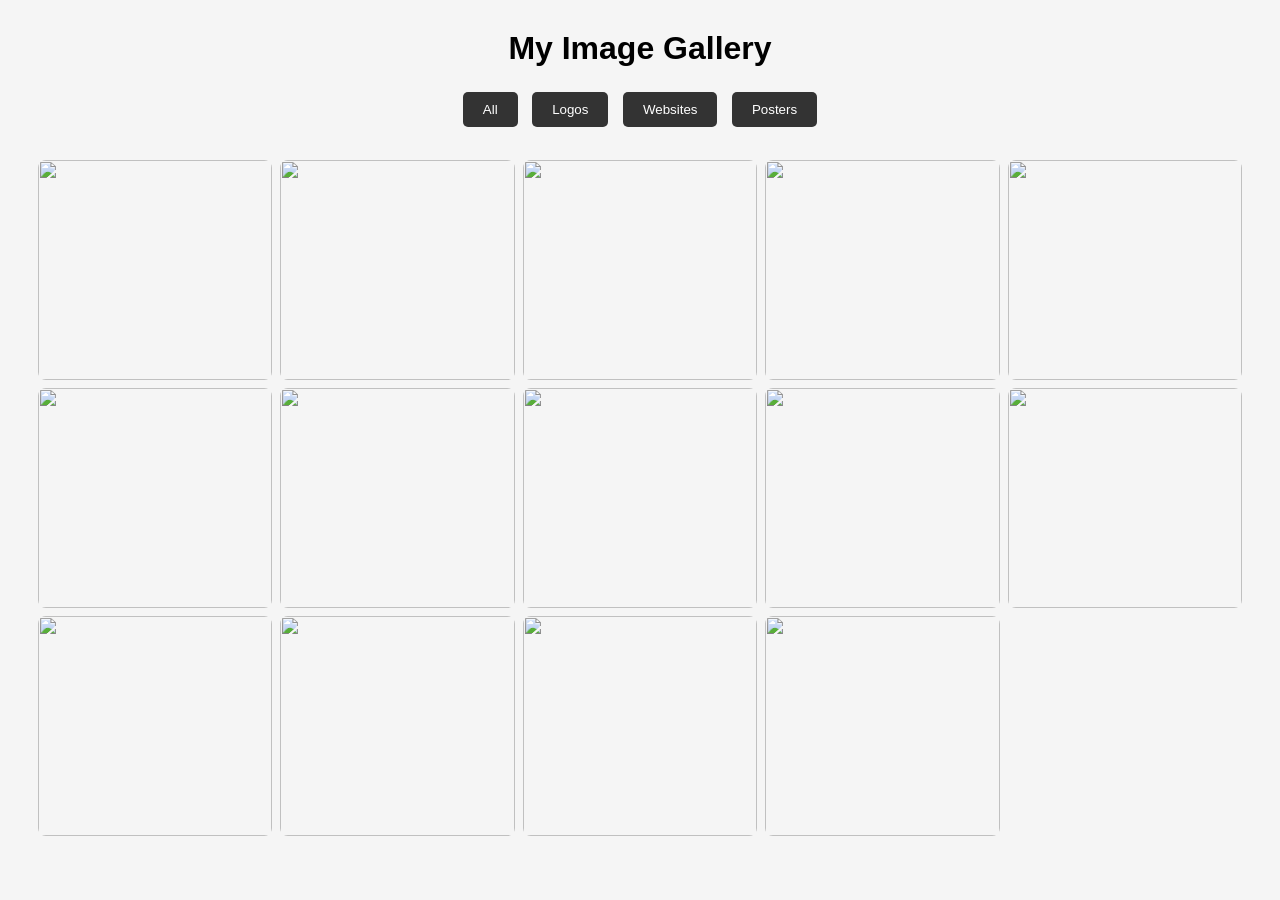
==== index.html @ becbd1c9 "Add files via upload" ====
<!DOCTYPE html>
<html lang="en">
<head>
    <meta charset="UTF-8">
    <meta name="viewport" content="width=device-width, initial-scale=1.0">
    <title>Image Gallery</title>
    <link rel="stylesheet" href="style.css">
</head>
<body>

    <h1>My Image Gallery</h1>

    <div class="filter-buttons">
        <button onclick="filterImages('all')">All</button>
        <button onclick="filterImages('logo')">Logos</button>
        <button onclick="filterImages('website')">Websites</button>
        <button onclick="filterImages('poster')">Posters</button>
    </div>

    <div class="gallery">

        <div class="image logo">
            <img src="images/logo1.png" alt="">
        </div>

        <div class="image logo">
            <img src="images/logo2.png" alt="">
        </div>

        <div class="image logo">
            <img src="images/logo3.png" alt="">
        </div>

        <div class="image logo">
            <img src="images/logo4.png" alt="">
        </div>

        <div class="image logo">
            <img src="images/logo5.png" alt="">
        </div>

        <div class="image logo">
            <img src="images/logo6.png" alt="">
        </div>

        <div class="image website">
            <img src="images/website1.jpeg" alt="">
        </div>

        <div class="image website">
            <img src="images/website2.jpeg" alt="">
        </div>

        <div class="image website">
            <img src="images/website3.jpeg" alt="">
        </div>

        <div class="image website">
            <img src="images/website4.jpeg" alt="">
        </div>

        <div class="image website">
            <img src="images/website5.jpeg" alt="">
        </div>

        <div class="image website">
            <img src="images/website6.jpeg" alt="">
        </div>

        <div class="image poster">
            <img src="images/poster1.jpeg" alt="">
        </div> 

        <div class="image poster">
            <img src="images/poster2.jpeg" alt="">
        </div> 
    </div>

    <div id="lightbox">
        <span class="close">&times;</span>

        <button id="prev">&#10094;</button>

        <img id="lightbox-img">

        <button id="next">&#10095;</button>
    </div>

    <script src="script.js"></script>
</body>
</html>
---- style.css ----
*{
    margin:0;
    padding:0;
    box-sizing:border-box;
    font-family:Arial, sans-serif;
}

body{
    background:#f5f5f5;
    padding:30px;
}

h1{
    text-align:center;
    margin-bottom:20px;
}

.filter-buttons{
    text-align:center;
    margin-bottom:20px;
}

.filter-buttons button{
    padding:10px 20px;
    margin:5px;
    border:none;
    background:#333;
    color:white;
    cursor:pointer;
    border-radius:5px;
}

.gallery{
    display: grid;
    grid-template-columns: repeat(auto-fill, minmax(200px, 1fr));
    gap: 8px;
    padding: 8px;
}

.gallery img{
    width: 100%;
    height: 220px;
    object-fit: cover;
    object-position: center;
    display: block;
    border-radius: 8px;
    transition: 0.3s ease;
}

.gallery img:hover{
    transform:scale(1.4);
}

#lightbox{
    display:none;
    position:fixed;
    top:0;
    left:0;
    width:100%;
    height:100%;
    background:rgba(0,0,0,0.9);
    justify-content:center;
    align-items:center;
}

#lightbox img{
    width:70%;
    max-height:80%;
}

.close{
    position:absolute;
    top:20px;
    right:30px;
    color:white;
    font-size:40px;
    cursor:pointer;
}

#prev,
#next{
    position:absolute;
    background:none;
    border:none;
    color:white;
    font-size:50px;
    cursor:pointer;
}

#prev{
    left:40px;
}

#next{
    right:40px;
}
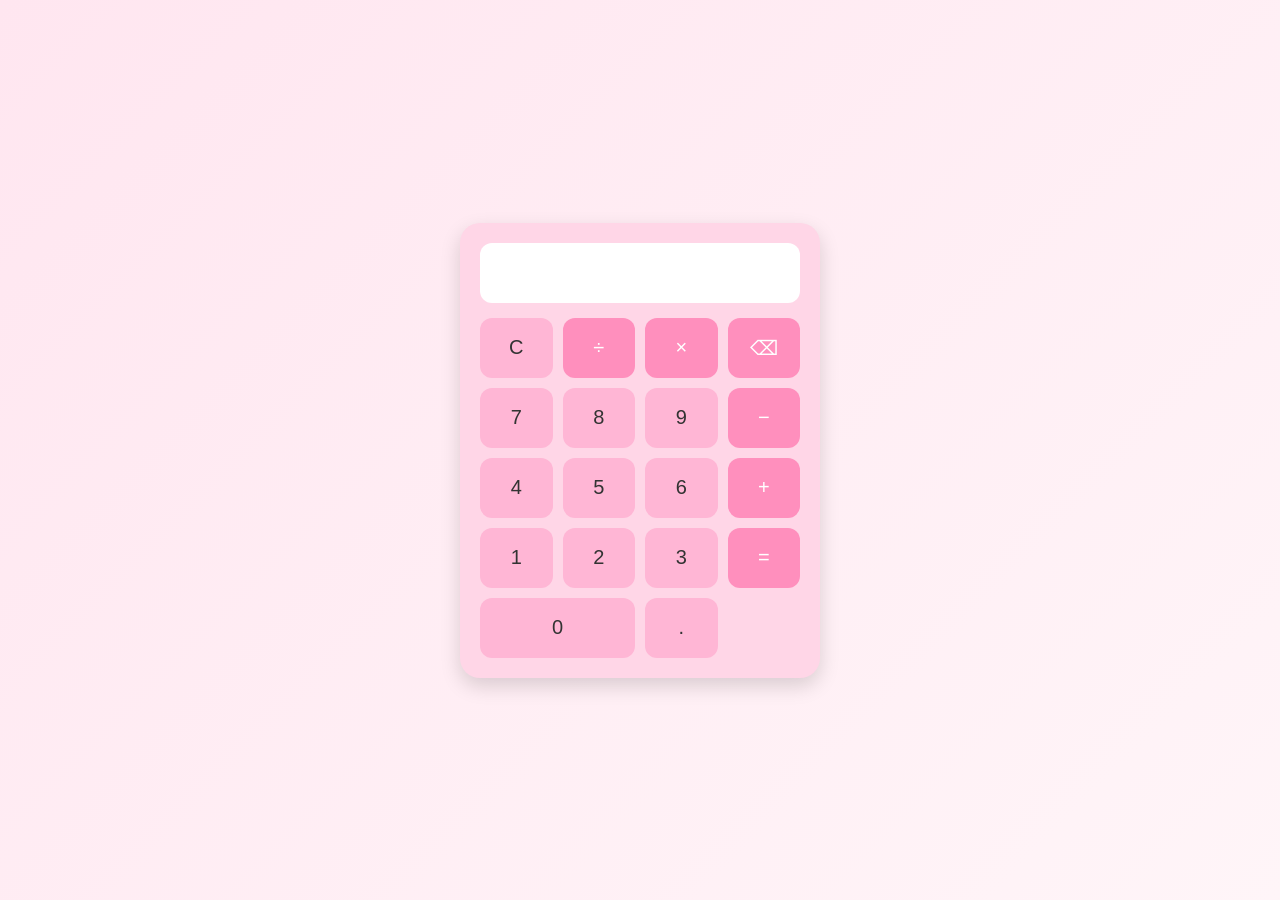
==== commit 3b3c11fe: "Add files via upload" ====
--- a/index.html
+++ b/index.html
@@ -1,91 +1,45 @@
 <!DOCTYPE html>
 <html lang="en">
 <head>
-    <meta charset="UTF-8">
-    <meta name="viewport" content="width=device-width, initial-scale=1.0">
-    <title>Image Gallery</title>
-    <link rel="stylesheet" href="style.css">
+  <meta charset="UTF-8">
+  <title>Calculator</title>
+  <link rel="stylesheet" href="style.css">
 </head>
 <body>
 
-    <h1>My Image Gallery</h1>
+<div class="calculator">
 
-    <div class="filter-buttons">
-        <button onclick="filterImages('all')">All</button>
-        <button onclick="filterImages('logo')">Logos</button>
-        <button onclick="filterImages('website')">Websites</button>
-        <button onclick="filterImages('poster')">Posters</button>
-    </div>
+  <input type="text" id="display" disabled>
 
-    <div class="gallery">
+  <div class="buttons">
 
-        <div class="image logo">
-            <img src="images/logo1.png" alt="">
-        </div>
+    <button onclick="clearDisplay()">C</button>
+    <button onclick="append('/')">÷</button>
+    <button onclick="append('*')">×</button>
+    <button onclick="deleteLast()">⌫</button>
 
-        <div class="image logo">
-            <img src="images/logo2.png" alt="">
-        </div>
+    <button onclick="append('7')">7</button>
+    <button onclick="append('8')">8</button>
+    <button onclick="append('9')">9</button>
+    <button onclick="append('-')">−</button>
 
-        <div class="image logo">
-            <img src="images/logo3.png" alt="">
-        </div>
+    <button onclick="append('4')">4</button>
+    <button onclick="append('5')">5</button>
+    <button onclick="append('6')">6</button>
+    <button onclick="append('+')">+</button>
 
-        <div class="image logo">
-            <img src="images/logo4.png" alt="">
-        </div>
+    <button onclick="append('1')">1</button>
+    <button onclick="append('2')">2</button>
+    <button onclick="append('3')">3</button>
+    <button onclick="calculate()">=</button>
 
-        <div class="image logo">
-            <img src="images/logo5.png" alt="">
-        </div>
+    <button onclick="append('0')" class="zero">0</button>
+    <button onclick="append('.')">.</button>
 
-        <div class="image logo">
-            <img src="images/logo6.png" alt="">
-        </div>
+  </div>
 
-        <div class="image website">
-            <img src="images/website1.jpeg" alt="">
-        </div>
+</div>
 
-        <div class="image website">
-            <img src="images/website2.jpeg" alt="">
-        </div>
-
-        <div class="image website">
-            <img src="images/website3.jpeg" alt="">
-        </div>
-
-        <div class="image website">
-            <img src="images/website4.jpeg" alt="">
-        </div>
-
-        <div class="image website">
-            <img src="images/website5.jpeg" alt="">
-        </div>
-
-        <div class="image website">
-            <img src="images/website6.jpeg" alt="">
-        </div>
-
-        <div class="image poster">
-            <img src="images/poster1.jpeg" alt="">
-        </div> 
-
-        <div class="image poster">
-            <img src="images/poster2.jpeg" alt="">
-        </div> 
-    </div>
-
-    <div id="lightbox">
-        <span class="close">&times;</span>
-
-        <button id="prev">&#10094;</button>
-
-        <img id="lightbox-img">
-
-        <button id="next">&#10095;</button>
-    </div>
-
-    <script src="script.js"></script>
+<script src="script.js"></script>
 </body>
 </html>
--- a/style.css
+++ b/style.css
@@ -1,96 +1,79 @@
-*{
-    margin:0;
-    padding:0;
-    box-sizing:border-box;
-    font-family:Arial, sans-serif;
+body {
+    margin: 0;
+    height: 100vh;
+    display: flex;
+    justify-content: center;
+    align-items: center;
+    font-family: Arial, sans-serif;
+    background: linear-gradient(135deg, #ffe6f0, #fff5f8);
 }
 
-body{
-    background:#f5f5f5;
-    padding:30px;
+.calculator {
+    width: 320px;
+    padding: 20px;
+    border-radius: 20px;
+    background: #ffd6e7;
+    box-shadow: 0 8px 20px rgba(0, 0, 0, 0.15);
 }
 
-h1{
-    text-align:center;
-    margin-bottom:20px;
+#display {
+    width: 100%;
+    height: 60px;
+    border: none;
+    border-radius: 12px;
+    margin-bottom: 15px;
+    font-size: 28px;
+    text-align: right;
+    padding: 0 15px;
+    box-sizing: border-box;
+    background: white;
+    color: #444;
 }
 
-.filter-buttons{
-    text-align:center;
-    margin-bottom:20px;
+.buttons {
+    display: grid;
+    grid-template-columns: repeat(4, 1fr);
+    gap: 10px;
 }
 
-.filter-buttons button{
-    padding:10px 20px;
-    margin:5px;
-    border:none;
-    background:#333;
-    color:white;
-    cursor:pointer;
-    border-radius:5px;
+button {
+    height: 60px;
+    border: none;
+    border-radius: 12px;
+    font-size: 20px;
+    cursor: pointer;
+    background: #ffb6d5;
+    color: #333;
+    transition: all 0.3s ease;
 }
 
-.gallery{
-    display: grid;
-    grid-template-columns: repeat(auto-fill, minmax(200px, 1fr));
-    gap: 8px;
-    padding: 8px;
+button:hover {
+    background: #ff9fc8;
+    transform: scale(1.05);
 }
 
-.gallery img{
-    width: 100%;
-    height: 220px;
-    object-fit: cover;
-    object-position: center;
-    display: block;
-    border-radius: 8px;
-    transition: 0.3s ease;
+/* Operator buttons */
+button:nth-child(2),
+button:nth-child(3),
+button:nth-child(4),
+button:nth-child(8),
+button:nth-child(12),
+button:nth-child(16),
+button:nth-child(20) {
+    background: #ff8fbd;
+    color: white;
 }
 
-.gallery img:hover{
-    transform:scale(1.4);
+button:nth-child(2):hover,
+button:nth-child(3):hover,
+button:nth-child(4):hover,
+button:nth-child(8):hover,
+button:nth-child(12):hover,
+button:nth-child(16):hover,
+button:nth-child(20):hover {
+    background: #ff76ad;
 }
 
-#lightbox{
-    display:none;
-    position:fixed;
-    top:0;
-    left:0;
-    width:100%;
-    height:100%;
-    background:rgba(0,0,0,0.9);
-    justify-content:center;
-    align-items:center;
-}
-
-#lightbox img{
-    width:70%;
-    max-height:80%;
-}
-
-.close{
-    position:absolute;
-    top:20px;
-    right:30px;
-    color:white;
-    font-size:40px;
-    cursor:pointer;
-}
-
-#prev,
-#next{
-    position:absolute;
-    background:none;
-    border:none;
-    color:white;
-    font-size:50px;
-    cursor:pointer;
-}
-
-#prev{
-    left:40px;
-}
-
-#next{
-    right:40px;
+.zero {
+    grid-column: span 2;
 }
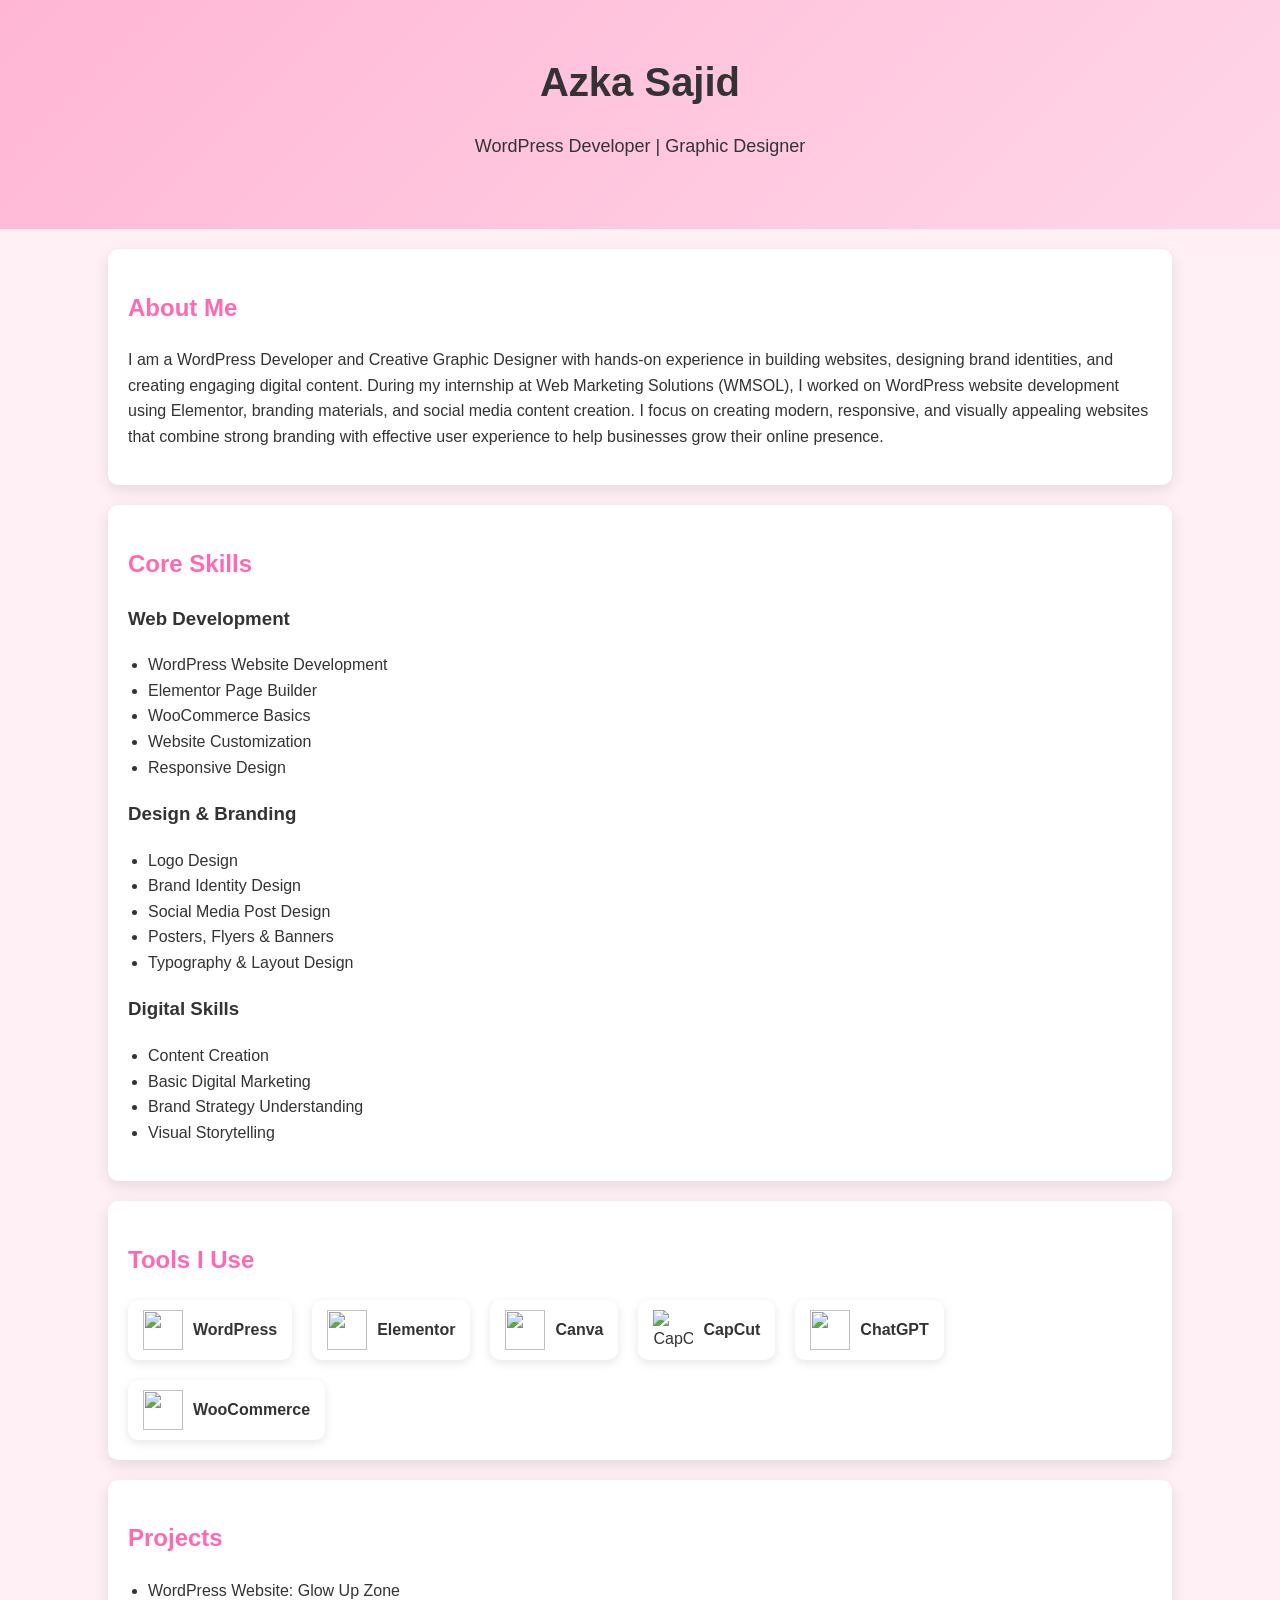
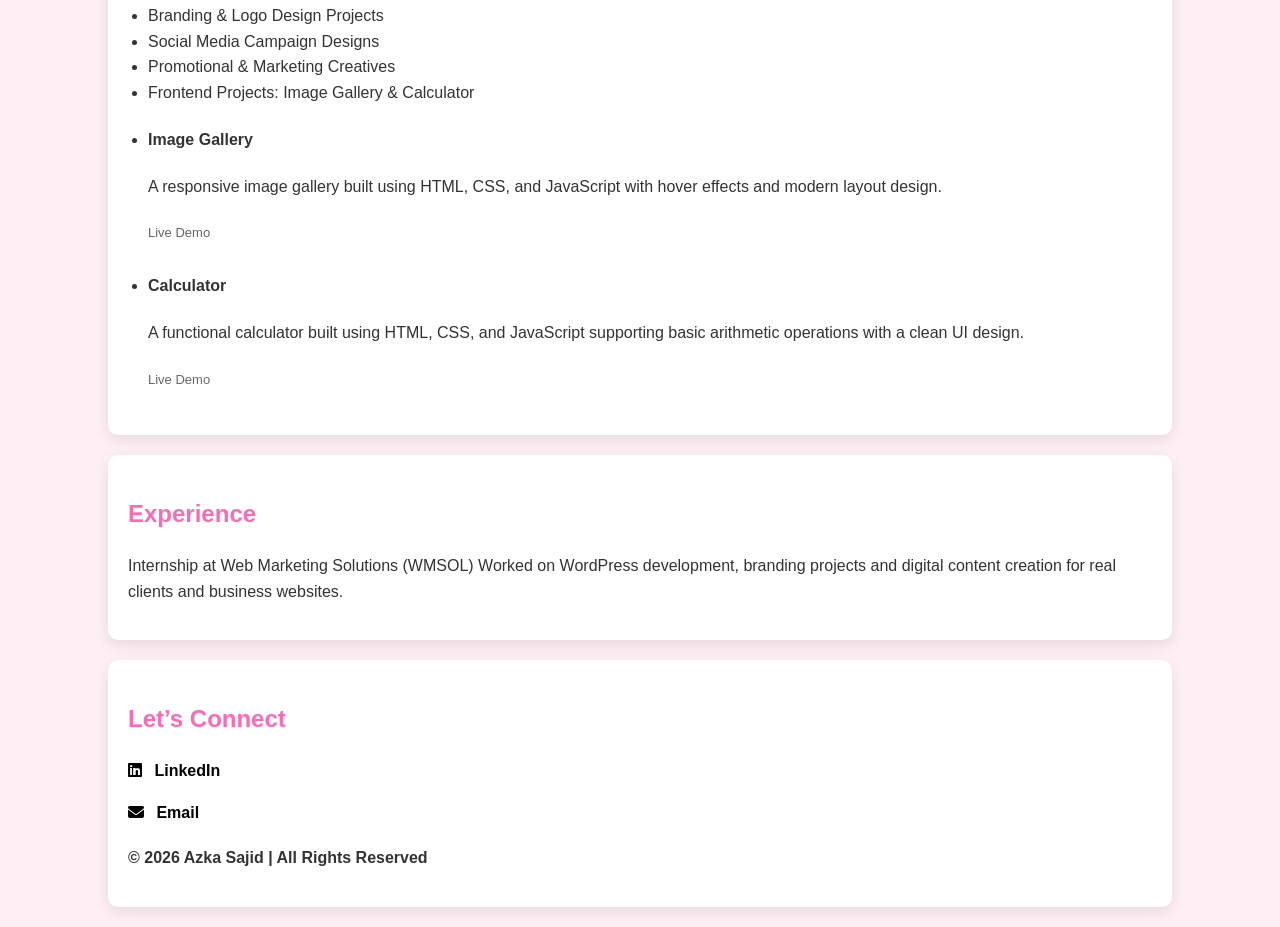
==== commit 3d2f6e76: "Add files via upload" ====
--- a/index.html
+++ b/index.html
@@ -2,44 +2,154 @@
 <html lang="en">
 <head>
   <meta charset="UTF-8">
-  <title>Calculator</title>
+  <title>Azka Sajid | Portfolio</title>
   <link rel="stylesheet" href="style.css">
+  <link rel="stylesheet" href="https://cdnjs.cloudflare.com/ajax/libs/font-awesome/6.5.0/css/all.min.css">
 </head>
 <body>
 
-<div class="calculator">
+<header>
+  <h1>Azka Sajid</h1>
+  <p>WordPress Developer | Graphic Designer</p>
+</header>
 
-  <input type="text" id="display" disabled>
+<section>
+  <h2>About Me</h2>
+  <p>
+    I am a WordPress Developer and Creative Graphic Designer with hands-on experience in building websites, designing brand identities, and creating engaging digital content. During my internship at Web Marketing Solutions (WMSOL), I worked on WordPress website development using Elementor, branding materials, and social media content creation.
 
-  <div class="buttons">
+    I focus on creating modern, responsive, and visually appealing websites that combine strong branding with effective user experience to help businesses grow their online presence.
+  </p>
+</section>
 
-    <button onclick="clearDisplay()">C</button>
-    <button onclick="append('/')">÷</button>
-    <button onclick="append('*')">×</button>
-    <button onclick="deleteLast()">⌫</button>
+<section>
+  <h2>Core Skills</h2>
 
-    <button onclick="append('7')">7</button>
-    <button onclick="append('8')">8</button>
-    <button onclick="append('9')">9</button>
-    <button onclick="append('-')">−</button>
+  <h3>Web Development</h3>
+  <ul>
+    <li>WordPress Website Development</li>
+    <li>Elementor Page Builder</li>
+    <li>WooCommerce Basics</li>
+    <li>Website Customization</li>
+    <li>Responsive Design</li>
+  </ul>
 
-    <button onclick="append('4')">4</button>
-    <button onclick="append('5')">5</button>
-    <button onclick="append('6')">6</button>
-    <button onclick="append('+')">+</button>
+  <h3>Design & Branding</h3>
+  <ul>
+    <li>Logo Design</li>
+    <li>Brand Identity Design</li>
+    <li>Social Media Post Design</li>
+    <li>Posters, Flyers & Banners</li>
+    <li>Typography & Layout Design</li>
+  </ul>
 
-    <button onclick="append('1')">1</button>
-    <button onclick="append('2')">2</button>
-    <button onclick="append('3')">3</button>
-    <button onclick="calculate()">=</button>
+  <h3>Digital Skills</h3>
+  <ul>
+    <li>Content Creation</li>
+    <li>Basic Digital Marketing</li>
+    <li>Brand Strategy Understanding</li>
+    <li>Visual Storytelling</li>
+  </ul>
+</section>
 
-    <button onclick="append('0')" class="zero">0</button>
-    <button onclick="append('.')">.</button>
+<section>
+  <h2>Tools I Use</h2>
+
+  <div class="tools-box">
+
+    <div class="tool">
+      <img src="https://img.icons8.com/color/48/wordpress.png"/>
+      <span>WordPress</span>
+    </div>
+
+    <div class="tool">
+      <img src="https://cdn.simpleicons.org/elementor"/>
+      <span>Elementor</span>
+    </div>
+
+    <div class="tool">
+      <img src="https://img.icons8.com/color/48/canva.png"/>
+      <span>Canva</span>
+    </div>
+
+  <div class="tool">
+  <img src="capcut.png" alt="CapCut">
+  <span>CapCut</span>
+  </div>
+
+    <div class="tool">
+      <img src="https://img.icons8.com/color/48/chatgpt.png"/>
+      <span>ChatGPT</span>
+    </div>
+
+    <div class="tool">
+      <img src="https://img.icons8.com/color/48/woocommerce.png"/>
+      <span>WooCommerce</span>
+    </div>
 
   </div>
+</section>
 
-</div>
+<section>
+  <h2>Projects</h2>
 
-<script src="script.js"></script>
+  <ul>
+    <li>WordPress Website: Glow Up Zone</li>
+    <li>Branding & Logo Design Projects</li>
+    <li>Social Media Campaign Designs</li>
+    <li>Promotional & Marketing Creatives</li>
+    <li>Frontend Projects: Image Gallery & Calculator</li>
+  
+
+  <!-- Image Gallery Project -->
+  <li><h4>Image Gallery</h4></li>
+  <p>
+    A responsive image gallery built using HTML, CSS, and JavaScript with hover effects and modern layout design.
+  </p>
+
+  <a class="live-demo" href="https://azkasajid5.github.io/CodeAlpha_ImageGallery/" target="_blank">
+  Live Demo
+</a>
+  
+
+  <!-- Calculator Project -->
+  <li><h4>Calculator</h4></li>
+  <p>
+    A functional calculator built using HTML, CSS, and JavaScript supporting basic arithmetic operations with a clean UI design.
+  </p>
+  <a class="live-demo" href="https://azkasajid5.github.io/CodeAlpha_Calculator/" target="_blank">
+    Live Demo
+  </a>
+</ul>
+</section>
+
+<section>
+  <h2>Experience</h2>
+  <p>
+    Internship at Web Marketing Solutions (WMSOL)  
+    Worked on WordPress development, branding projects and digital content creation for real clients and business websites.
+  </p>
+</section>
+
+<section class="contact-links">
+  <h2>Let’s Connect</h2>
+
+  <p>
+    <a href="https://www.linkedin.com/in/azka-sajid" target="_blank">
+      <i class="fa-brands fa-linkedin"></i> LinkedIn
+    </a>
+  </p>
+
+  <p>
+    <a href="mailto:azka28966@gmail.com">
+      <i class="fa-solid fa-envelope"></i> Email
+    </a>
+  </p>
+    
+<footer>
+  <p>© 2026 Azka Sajid | All Rights Reserved</p>
+</footer>
+
 </body>
-</html>+</html>
+
--- a/style.css
+++ b/style.css
@@ -1,79 +1,128 @@
 body {
-    margin: 0;
-    height: 100vh;
-    display: flex;
-    justify-content: center;
-    align-items: center;
-    font-family: Arial, sans-serif;
-    background: linear-gradient(135deg, #ffe6f0, #fff5f8);
+  margin: 0;
+  font-family: Arial, sans-serif;
+  background: #fff0f5;
+  color: #333;
+  line-height: 1.6;
 }
 
-.calculator {
-    width: 320px;
-    padding: 20px;
-    border-radius: 20px;
-    background: #ffd6e7;
-    box-shadow: 0 8px 20px rgba(0, 0, 0, 0.15);
+header {
+  text-align: center;
+  padding: 50px;
+  background: linear-gradient(135deg, #ffb6d5, #ffd6e7);
 }
 
-#display {
-    width: 100%;
-    height: 60px;
-    border: none;
-    border-radius: 12px;
-    margin-bottom: 15px;
-    font-size: 28px;
-    text-align: right;
-    padding: 0 15px;
-    box-sizing: border-box;
-    background: white;
+header h1 {
+  margin: 0;
+  font-size: 40px;
+}
+
+header p {
+  font-size: 18px;
+}
+
+section {
+  background: white;
+  margin: 20px auto;
+  padding: 20px;
+  width: 80%;
+  border-radius: 10px;
+  box-shadow: 0 5px 15px rgba(0,0,0,0.1);
+}
+
+h2 {
+  color: #ff69b4;
+}
+
+ul {
+  padding-left: 20px;
+}
+
+a {
+    color: black;
+    text-decoration: none;
+    font-weight: bold;
+    display: inline-block;
+    margin: 8px 0;
+}
+
+a i {
+    color: black;   /* makes icons black too */
+    margin-right: 8px;
+}
+
+a:hover {
     color: #444;
 }
 
-.buttons {
-    display: grid;
-    grid-template-columns: repeat(4, 1fr);
-    gap: 10px;
+a:hover i {
+    color: #444;
 }
 
-button {
-    height: 60px;
-    border: none;
-    border-radius: 12px;
-    font-size: 20px;
-    cursor: pointer;
-    background: #ffb6d5;
-    color: #333;
-    transition: all 0.3s ease;
+.contact-links a {
+    color: black;
+    text-decoration: none;
+    font-weight: bold;
+    display: block;
+    margin: 10px 0;
 }
 
-button:hover {
-    background: #ff9fc8;
-    transform: scale(1.05);
+.contact-links i {
+    color: black;
+    margin-right: 8px;
 }
 
-/* Operator buttons */
-button:nth-child(2),
-button:nth-child(3),
-button:nth-child(4),
-button:nth-child(8),
-button:nth-child(12),
-button:nth-child(16),
-button:nth-child(20) {
-    background: #ff8fbd;
-    color: white;
+.contact-links a:hover {
+    color: #444;
 }
 
-button:nth-child(2):hover,
-button:nth-child(3):hover,
-button:nth-child(4):hover,
-button:nth-child(8):hover,
-button:nth-child(12):hover,
-button:nth-child(16):hover,
-button:nth-child(20):hover {
-    background: #ff76ad;
+.contact-links a:hover i {
+    color: #444;
 }
 
-.zero {
-    grid-column: span 2;
+.tools-box {
+    display: flex;
+    flex-wrap: wrap;
+    gap: 20px;
+}
+
+.tool {
+    display: flex;
+    align-items: center;
+    gap: 10px;
+    background: #fff;
+    padding: 10px 15px;
+    border-radius: 10px;
+    box-shadow: 0 3px 10px rgba(0,0,0,0.1);
+}
+
+.tool img {
+    width: 40px;
+    height: 40px;
+}
+
+.tool span {
+    font-size: 16px;
+    font-weight: bold;
+}
+
+.live-demo {
+    font-size: 13px;
+    font-weight: normal;
+    color: #666;
+    text-decoration: none;
+}
+
+.live-demo:hover {
+    color: #ff4fa3;
+    text-decoration: underline;
+}
+
+
+footer {
+    text-align: left;
+    color:black
+    padding: 20px;
+    margin-top: 20px;
+    font-weight: bold;
 }
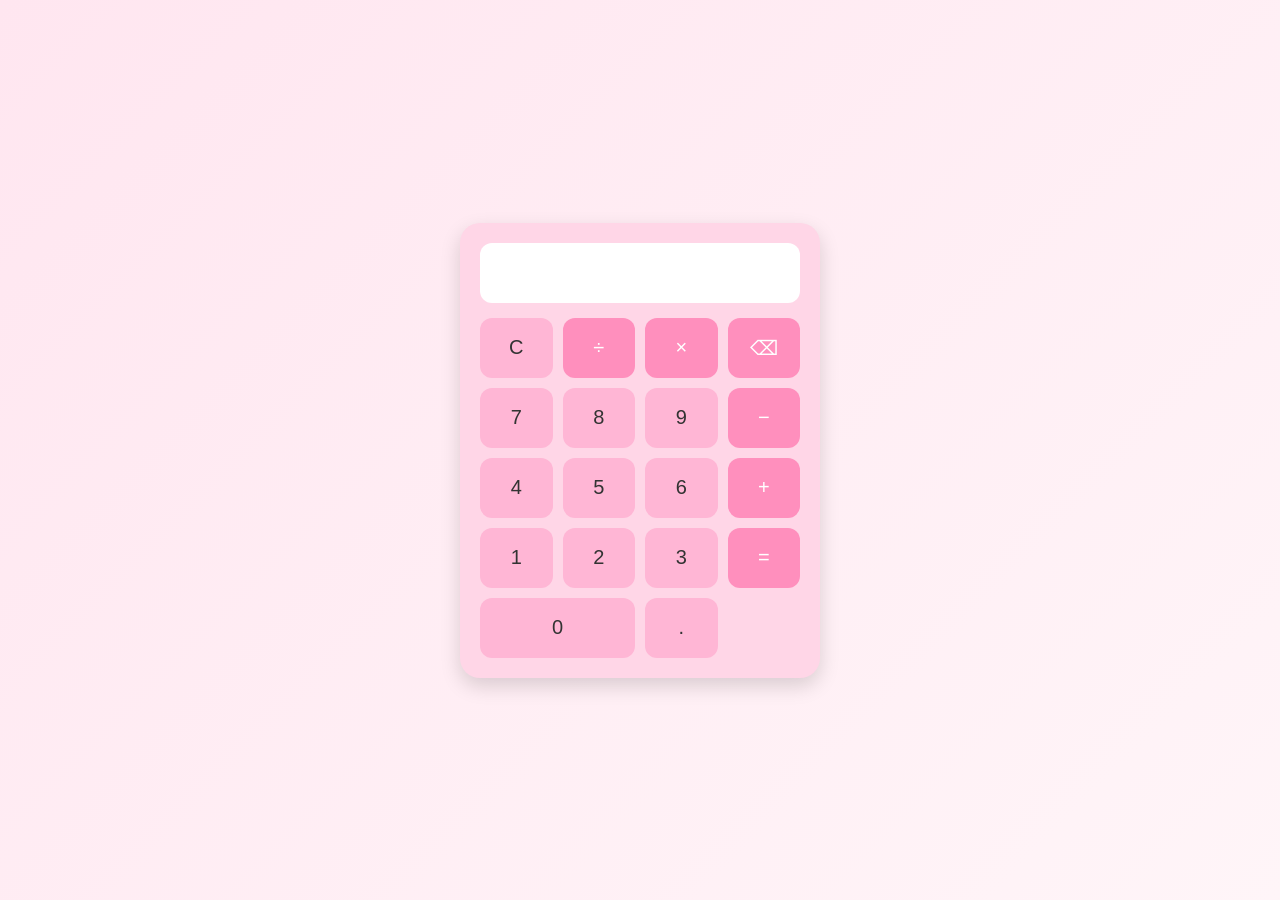
==== commit a931a216: "Add files via upload" ====
--- a/index.html
+++ b/index.html
@@ -2,154 +2,44 @@
 <html lang="en">
 <head>
   <meta charset="UTF-8">
-  <title>Azka Sajid | Portfolio</title>
+  <title>Calculator</title>
   <link rel="stylesheet" href="style.css">
-  <link rel="stylesheet" href="https://cdnjs.cloudflare.com/ajax/libs/font-awesome/6.5.0/css/all.min.css">
 </head>
 <body>
 
-<header>
-  <h1>Azka Sajid</h1>
-  <p>WordPress Developer | Graphic Designer</p>
-</header>
+<div class="calculator">
 
-<section>
-  <h2>About Me</h2>
-  <p>
-    I am a WordPress Developer and Creative Graphic Designer with hands-on experience in building websites, designing brand identities, and creating engaging digital content. During my internship at Web Marketing Solutions (WMSOL), I worked on WordPress website development using Elementor, branding materials, and social media content creation.
+  <input type="text" id="display" disabled>
 
-    I focus on creating modern, responsive, and visually appealing websites that combine strong branding with effective user experience to help businesses grow their online presence.
-  </p>
-</section>
+  <div class="buttons">
 
-<section>
-  <h2>Core Skills</h2>
+    <button onclick="clearDisplay()">C</button>
+    <button onclick="append('/')">÷</button>
+    <button onclick="append('*')">×</button>
+    <button onclick="deleteLast()">⌫</button>
 
-  <h3>Web Development</h3>
-  <ul>
-    <li>WordPress Website Development</li>
-    <li>Elementor Page Builder</li>
-    <li>WooCommerce Basics</li>
-    <li>Website Customization</li>
-    <li>Responsive Design</li>
-  </ul>
+    <button onclick="append('7')">7</button>
+    <button onclick="append('8')">8</button>
+    <button onclick="append('9')">9</button>
+    <button onclick="append('-')">−</button>
 
-  <h3>Design & Branding</h3>
-  <ul>
-    <li>Logo Design</li>
-    <li>Brand Identity Design</li>
-    <li>Social Media Post Design</li>
-    <li>Posters, Flyers & Banners</li>
-    <li>Typography & Layout Design</li>
-  </ul>
+    <button onclick="append('4')">4</button>
+    <button onclick="append('5')">5</button>
+    <button onclick="append('6')">6</button>
+    <button onclick="append('+')">+</button>
 
-  <h3>Digital Skills</h3>
-  <ul>
-    <li>Content Creation</li>
-    <li>Basic Digital Marketing</li>
-    <li>Brand Strategy Understanding</li>
-    <li>Visual Storytelling</li>
-  </ul>
-</section>
+    <button onclick="append('1')">1</button>
+    <button onclick="append('2')">2</button>
+    <button onclick="append('3')">3</button>
+    <button onclick="calculate()">=</button>
 
-<section>
-  <h2>Tools I Use</h2>
+    <button onclick="append('0')" class="zero">0</button>
+    <button onclick="append('.')">.</button>
 
-  <div class="tools-box">
-
-    <div class="tool">
-      <img src="https://img.icons8.com/color/48/wordpress.png"/>
-      <span>WordPress</span>
-    </div>
-
-    <div class="tool">
-      <img src="https://cdn.simpleicons.org/elementor"/>
-      <span>Elementor</span>
-    </div>
-
-    <div class="tool">
-      <img src="https://img.icons8.com/color/48/canva.png"/>
-      <span>Canva</span>
-    </div>
-
-  <div class="tool">
-  <img src="capcut.png" alt="CapCut">
-  <span>CapCut</span>
   </div>
 
-    <div class="tool">
-      <img src="https://img.icons8.com/color/48/chatgpt.png"/>
-      <span>ChatGPT</span>
-    </div>
+</div>
 
-    <div class="tool">
-      <img src="https://img.icons8.com/color/48/woocommerce.png"/>
-      <span>WooCommerce</span>
-    </div>
-
-  </div>
-</section>
-
-<section>
-  <h2>Projects</h2>
-
-  <ul>
-    <li>WordPress Website: Glow Up Zone</li>
-    <li>Branding & Logo Design Projects</li>
-    <li>Social Media Campaign Designs</li>
-    <li>Promotional & Marketing Creatives</li>
-    <li>Frontend Projects: Image Gallery & Calculator</li>
-  
-
-  <!-- Image Gallery Project -->
-  <li><h4>Image Gallery</h4></li>
-  <p>
-    A responsive image gallery built using HTML, CSS, and JavaScript with hover effects and modern layout design.
-  </p>
-
-  <a class="live-demo" href="https://azkasajid5.github.io/CodeAlpha_ImageGallery/" target="_blank">
-  Live Demo
-</a>
-  
-
-  <!-- Calculator Project -->
-  <li><h4>Calculator</h4></li>
-  <p>
-    A functional calculator built using HTML, CSS, and JavaScript supporting basic arithmetic operations with a clean UI design.
-  </p>
-  <a class="live-demo" href="https://azkasajid5.github.io/CodeAlpha_Calculator/" target="_blank">
-    Live Demo
-  </a>
-</ul>
-</section>
-
-<section>
-  <h2>Experience</h2>
-  <p>
-    Internship at Web Marketing Solutions (WMSOL)  
-    Worked on WordPress development, branding projects and digital content creation for real clients and business websites.
-  </p>
-</section>
-
-<section class="contact-links">
-  <h2>Let’s Connect</h2>
-
-  <p>
-    <a href="https://www.linkedin.com/in/azka-sajid" target="_blank">
-      <i class="fa-brands fa-linkedin"></i> LinkedIn
-    </a>
-  </p>
-
-  <p>
-    <a href="mailto:azka28966@gmail.com">
-      <i class="fa-solid fa-envelope"></i> Email
-    </a>
-  </p>
-    
-<footer>
-  <p>© 2026 Azka Sajid | All Rights Reserved</p>
-</footer>
-
+<script src="script.js"></script>
 </body>
-</html>
-
+</html>
--- a/style.css
+++ b/style.css
@@ -1,128 +1,79 @@
 body {
-  margin: 0;
-  font-family: Arial, sans-serif;
-  background: #fff0f5;
-  color: #333;
-  line-height: 1.6;
+    margin: 0;
+    height: 100vh;
+    display: flex;
+    justify-content: center;
+    align-items: center;
+    font-family: Arial, sans-serif;
+    background: linear-gradient(135deg, #ffe6f0, #fff5f8);
 }
 
-header {
-  text-align: center;
-  padding: 50px;
-  background: linear-gradient(135deg, #ffb6d5, #ffd6e7);
+.calculator {
+    width: 320px;
+    padding: 20px;
+    border-radius: 20px;
+    background: #ffd6e7;
+    box-shadow: 0 8px 20px rgba(0, 0, 0, 0.15);
 }
 
-header h1 {
-  margin: 0;
-  font-size: 40px;
-}
-
-header p {
-  font-size: 18px;
-}
-
-section {
-  background: white;
-  margin: 20px auto;
-  padding: 20px;
-  width: 80%;
-  border-radius: 10px;
-  box-shadow: 0 5px 15px rgba(0,0,0,0.1);
-}
-
-h2 {
-  color: #ff69b4;
-}
-
-ul {
-  padding-left: 20px;
-}
-
-a {
-    color: black;
-    text-decoration: none;
-    font-weight: bold;
-    display: inline-block;
-    margin: 8px 0;
-}
-
-a i {
-    color: black;   /* makes icons black too */
-    margin-right: 8px;
-}
-
-a:hover {
+#display {
+    width: 100%;
+    height: 60px;
+    border: none;
+    border-radius: 12px;
+    margin-bottom: 15px;
+    font-size: 28px;
+    text-align: right;
+    padding: 0 15px;
+    box-sizing: border-box;
+    background: white;
     color: #444;
 }
 
-a:hover i {
-    color: #444;
+.buttons {
+    display: grid;
+    grid-template-columns: repeat(4, 1fr);
+    gap: 10px;
 }
 
-.contact-links a {
-    color: black;
-    text-decoration: none;
-    font-weight: bold;
-    display: block;
-    margin: 10px 0;
+button {
+    height: 60px;
+    border: none;
+    border-radius: 12px;
+    font-size: 20px;
+    cursor: pointer;
+    background: #ffb6d5;
+    color: #333;
+    transition: all 0.3s ease;
 }
 
-.contact-links i {
-    color: black;
-    margin-right: 8px;
+button:hover {
+    background: #ff9fc8;
+    transform: scale(1.05);
 }
 
-.contact-links a:hover {
-    color: #444;
+/* Operator buttons */
+button:nth-child(2),
+button:nth-child(3),
+button:nth-child(4),
+button:nth-child(8),
+button:nth-child(12),
+button:nth-child(16),
+button:nth-child(20) {
+    background: #ff8fbd;
+    color: white;
 }
 
-.contact-links a:hover i {
-    color: #444;
+button:nth-child(2):hover,
+button:nth-child(3):hover,
+button:nth-child(4):hover,
+button:nth-child(8):hover,
+button:nth-child(12):hover,
+button:nth-child(16):hover,
+button:nth-child(20):hover {
+    background: #ff76ad;
 }
 
-.tools-box {
-    display: flex;
-    flex-wrap: wrap;
-    gap: 20px;
-}
-
-.tool {
-    display: flex;
-    align-items: center;
-    gap: 10px;
-    background: #fff;
-    padding: 10px 15px;
-    border-radius: 10px;
-    box-shadow: 0 3px 10px rgba(0,0,0,0.1);
-}
-
-.tool img {
-    width: 40px;
-    height: 40px;
-}
-
-.tool span {
-    font-size: 16px;
-    font-weight: bold;
-}
-
-.live-demo {
-    font-size: 13px;
-    font-weight: normal;
-    color: #666;
-    text-decoration: none;
-}
-
-.live-demo:hover {
-    color: #ff4fa3;
-    text-decoration: underline;
-}
-
-
-footer {
-    text-align: left;
-    color:black
-    padding: 20px;
-    margin-top: 20px;
-    font-weight: bold;
+.zero {
+    grid-column: span 2;
 }
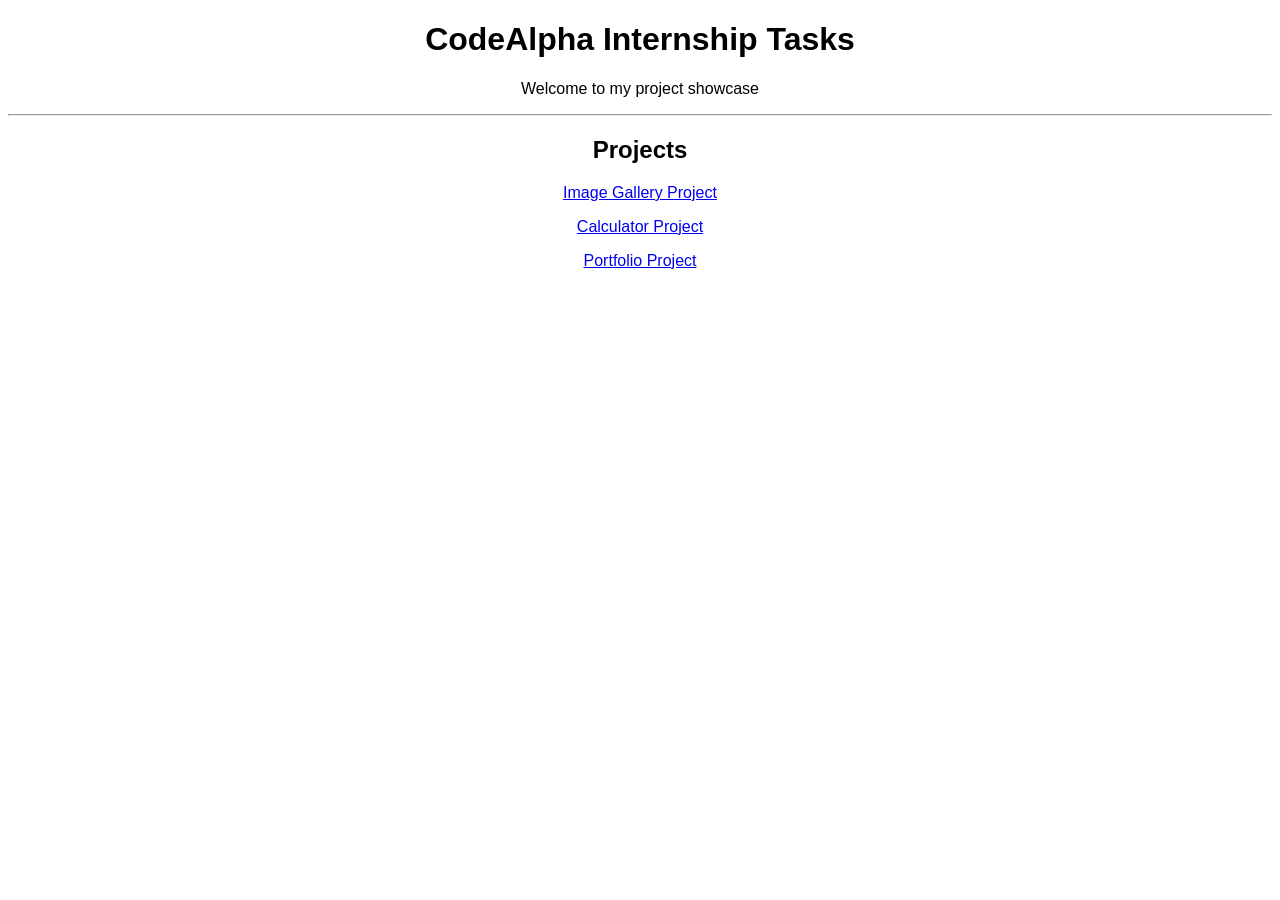
==== commit e68fe6fe: "Create index.html" ====
--- a/index.html
+++ b/index.html
@@ -1,45 +1,29 @@
-<!DOCTYPE html>
-<html lang="en">
-<head>
-  <meta charset="UTF-8">
-  <title>Calculator</title>
-  <link rel="stylesheet" href="style.css">
-</head>
-<body>
-
-<div class="calculator">
-
-  <input type="text" id="display" disabled>
-
-  <div class="buttons">
-
-    <button onclick="clearDisplay()">C</button>
-    <button onclick="append('/')">÷</button>
-    <button onclick="append('*')">×</button>
-    <button onclick="deleteLast()">⌫</button>
-
-    <button onclick="append('7')">7</button>
-    <button onclick="append('8')">8</button>
-    <button onclick="append('9')">9</button>
-    <button onclick="append('-')">−</button>
-
-    <button onclick="append('4')">4</button>
-    <button onclick="append('5')">5</button>
-    <button onclick="append('6')">6</button>
-    <button onclick="append('+')">+</button>
-
-    <button onclick="append('1')">1</button>
-    <button onclick="append('2')">2</button>
-    <button onclick="append('3')">3</button>
-    <button onclick="calculate()">=</button>
-
-    <button onclick="append('0')" class="zero">0</button>
-    <button onclick="append('.')">.</button>
-
-  </div>
-
-</div>
-
-<script src="script.js"></script>
-</body>
-</html>+<!DOCTYPE html>
+<html lang="en">
+<head>
+    <meta charset="UTF-8">
+    <title>CodeAlpha Tasks - Azka Sajid</title>
+</head>
+<body style="font-family: Arial; text-align: center;">
+
+    <h1>CodeAlpha Internship Tasks</h1>
+    <p>Welcome to my project showcase</p>
+
+    <hr>
+
+    <h2>Projects</h2>
+
+    <p>
+        <a href="ImageGallery/" target="_blank">Image Gallery Project</a>
+    </p>
+
+    <p>
+        <a href="Calculator/" target="_blank">Calculator Project</a>
+    </p>
+
+    <p>
+        <a href="Portfolio/" target="_blank">Portfolio Project</a>
+    </p>
+
+</body>
+</html>
